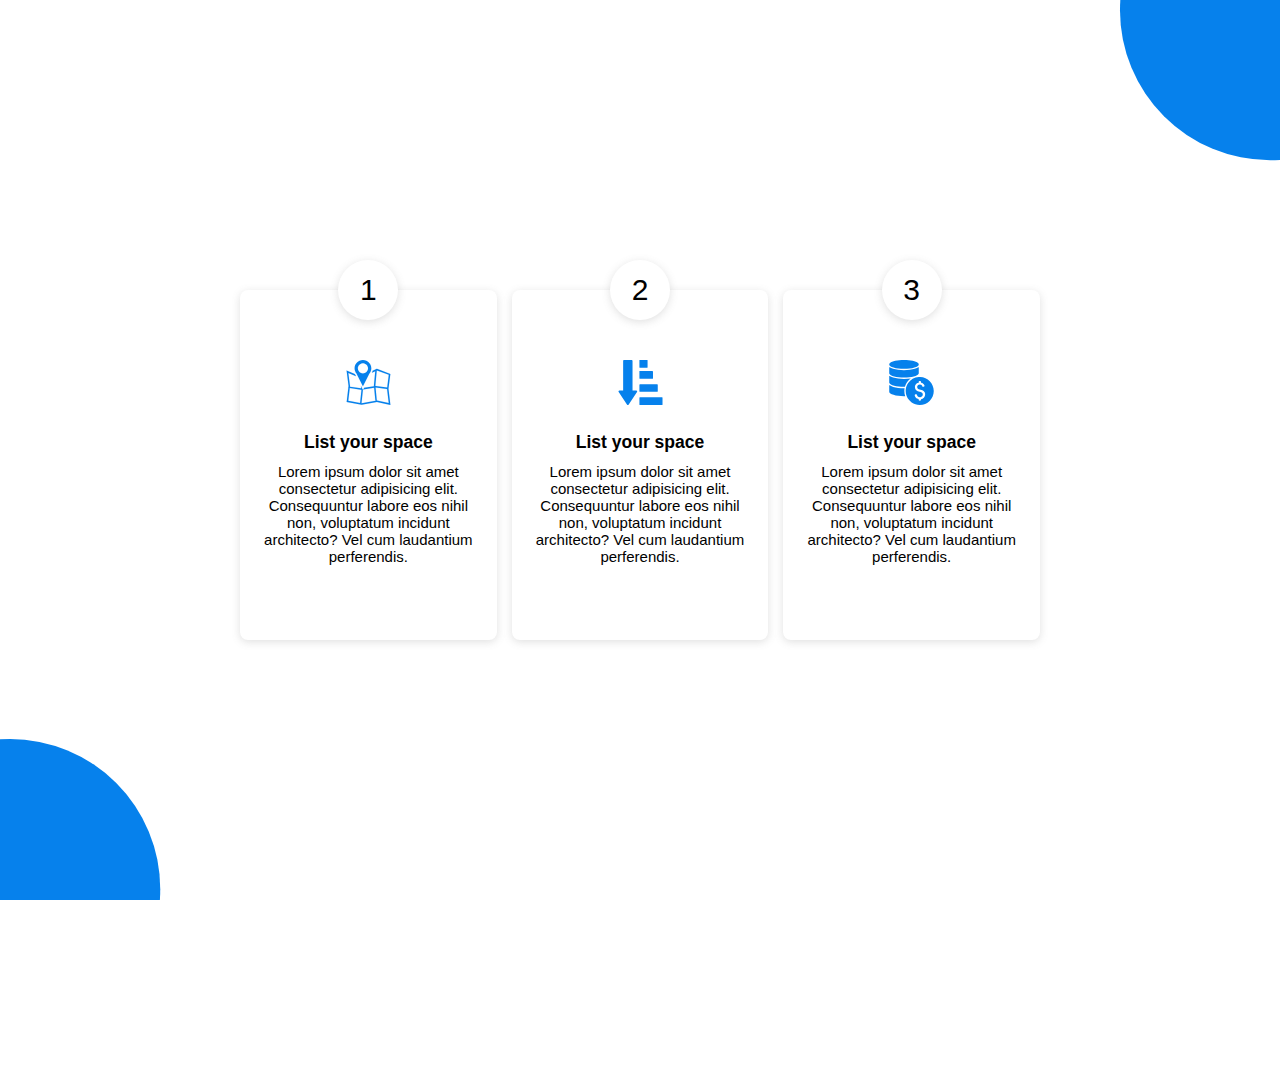
==== index.html @ 4db75037 "create first complete display" ====
<!DOCTYPE html>
<html lang="en">
  <head>
    <meta charset="UTF-8" />
    <meta http-equiv="X-UA-Compatible" content="IE=edge" />
    <meta name="viewport" content="width=device-width, initial-scale=1.0" />
    <title>Document</title>
    <link rel="stylesheet" href="style.css" />
  </head>
  <body>
      <div class="circle-Top">
        <img src="./icons/circle-filled-circle-radio-filled-round-bullet-svgrepo-com.svg" alt="">
      </div>

      <div class="Cards">
        <div class="acard">
            <fieldset>
                <legend>
                    <div class="number-card">
                        1
                    </div>
                </legend>
            <div class="inside-card">
                <div class="icon">
                    <img src="./icons/map-location-svgrepo-com (1).svg" alt="">
                </div>
                <div class="text">
                    <h3 class="h3">List your space</h3>
                    <p class="para">Lorem ipsum dolor sit amet consectetur adipisicing elit. Consequuntur labore eos nihil non, voluptatum incidunt architecto? Vel cum laudantium perferendis.</p>
                </div>
            </fieldset>
          </div>
          <div class="acard">
            <fieldset>
                <legend>
                    <div class="number-card">
                        2
                    </div>
                </legend>
            <div class="inside-card">
                <div class="icon">
                    <img src="./icons/sort-descending-svgrepo-com.svg" alt="">
                </div>
                <div class="text">
                    <h3 class="h3">List your space</h3>
                    <p class="para">Lorem ipsum dolor sit amet consectetur adipisicing elit. Consequuntur labore eos nihil non, voluptatum incidunt architecto? Vel cum laudantium perferendis.</p>
                </div>
            </fieldset>
          </div>
           <div class="acard">
            <fieldset>
                <legend>
                    <div class="number-card">
                        3
                    </div>
                </legend>
            <div class="inside-card">
                <div class="icon">
                    <img src="./icons/earn-money-svgrepo-com.svg" alt="">
                </div>
                <div class="text">
                    <h3 class="h3">List your space</h3>
                    <p class="para">Lorem ipsum dolor sit amet consectetur adipisicing elit. Consequuntur labore eos nihil non, voluptatum incidunt architecto? Vel cum laudantium perferendis.</p>
                </div>
            </fieldset>
          </div>
        </div>
    <div class="circle-bottom"><img src="./icons/circle-filled-circle-radio-filled-round-bullet-svgrepo-com.svg" alt=""></div>
  </body>
</html>
---- style.css ----
*,
*::after,
*::before {
  padding: 0;
  margin: 0;
  box-sizing: border-box;
}
body,
html {
  width: 100vw;
  height: 100vh;
  font-family: sans-serif;
  font-size: 62.5%;
  display: flex;
  align-items: center;
  justify-content: center;
  position: relative;
  overflow: hidden;
}
/* //// */
.circle-Top {
  position: absolute;
  top: -19rem;
  right: -19rem;
}
.circle-bottom {
  position: absolute;
  bottom: -19rem;
  left: -19rem;
}
.circle-Top img,
.circle-bottom img {
  width: 40rem;
}

/* //// */

.Cards,
.acard,
.inside-card,
.text {
  display: flex;
  align-items: center;
  justify-content: center;
}
.Cards {
  width: 80rem;
  gap: 1.5rem;
  /* background-color: rgb(24, 75, 75); */
}
.acard {
  width: 30rem;
  height: 38rem;
}
fieldset {
    width: 100%;
    height: 100%;
    border: none;
    border-radius: .8rem;
    box-shadow: rgba(99, 99, 99, 0.2) 0px 2px 8px 0px;
}
legend {
    width: 6rem;
    height: 6rem;
    display: flex;
    align-items: center;
    justify-content: center;
    border-radius: 100%;
    text-align: center;
    background-color: #ffff;
    box-shadow: rgba(99, 99, 99, 0.2) 0px 2px 8px 0px;
}
.number-card {
  font-size: 3rem;
}

.inside-card,
.text {
  flex-direction: column;
}
.inside-card {
  gap: 2.6rem;
  padding: 4rem 1.5rem 0 1.5rem;
}
.text {
  font-size: 1.5rem;
  gap: 1rem;
}
.para {
  text-align: center;
}
.icon img {
  width: 4.5rem;
}
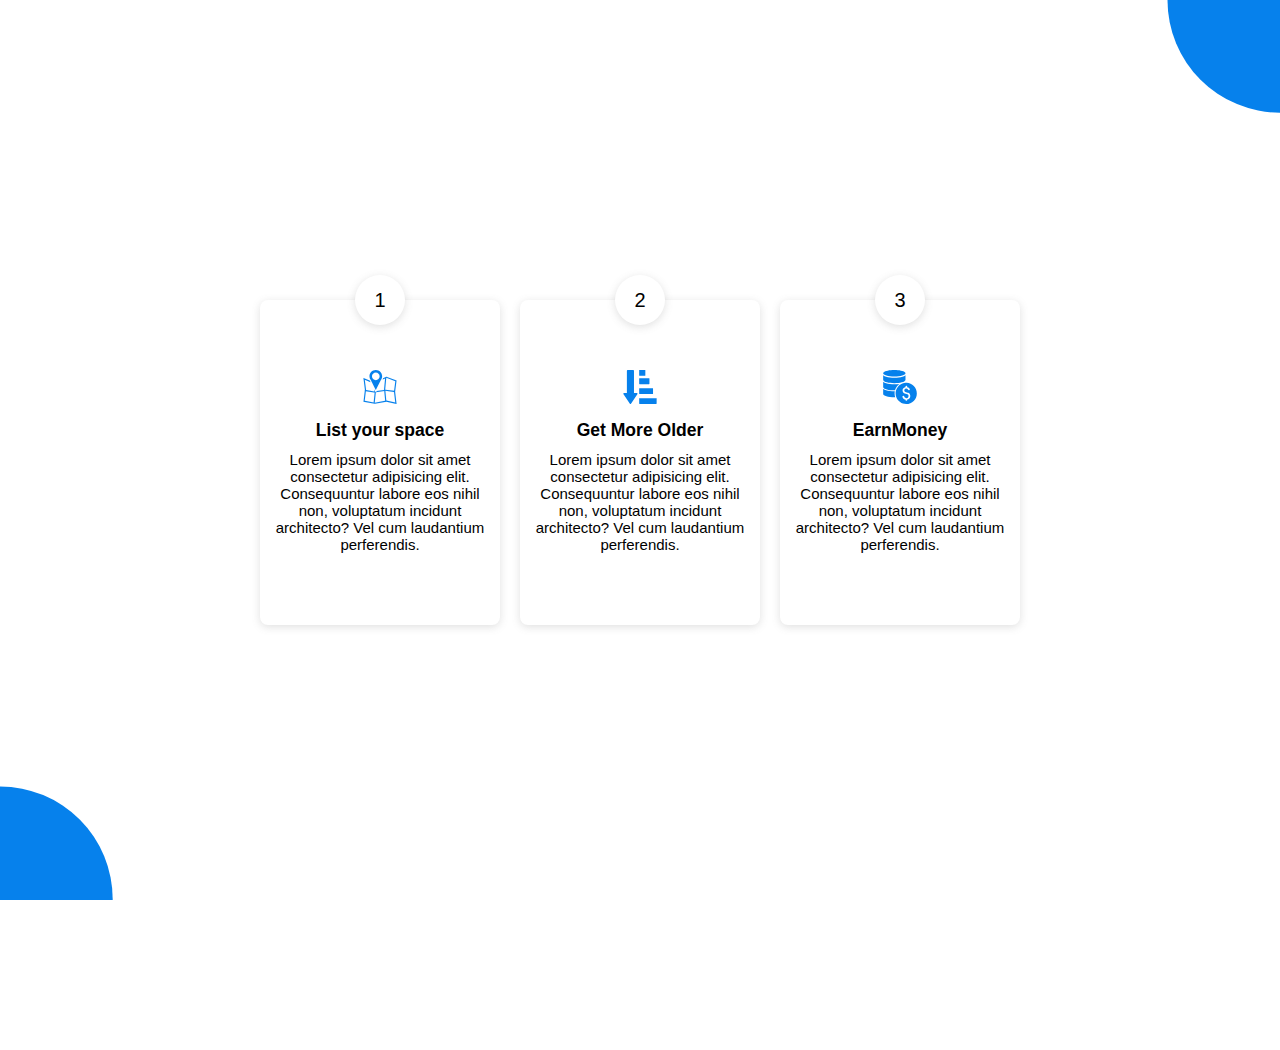
==== commit 459b26a7: "Responsive test3" ====
--- a/index.html
+++ b/index.html
@@ -42,7 +42,7 @@
                     <img src="./icons/sort-descending-svgrepo-com.svg" alt="">
                 </div>
                 <div class="text">
-                    <h3 class="h3">List your space</h3>
+                    <h3 class="h3">Get More Older</h3>
                     <p class="para">Lorem ipsum dolor sit amet consectetur adipisicing elit. Consequuntur labore eos nihil non, voluptatum incidunt architecto? Vel cum laudantium perferendis.</p>
                 </div>
             </fieldset>
@@ -59,7 +59,7 @@
                     <img src="./icons/earn-money-svgrepo-com.svg" alt="">
                 </div>
                 <div class="text">
-                    <h3 class="h3">List your space</h3>
+                    <h3 class="h3">EarnMoney</h3>
                     <p class="para">Lorem ipsum dolor sit amet consectetur adipisicing elit. Consequuntur labore eos nihil non, voluptatum incidunt architecto? Vel cum laudantium perferendis.</p>
                 </div>
             </fieldset>
--- a/style.css
+++ b/style.css
@@ -18,7 +18,7 @@
   overflow: hidden;
 }
 /* //// */
-.circle-Top {
+/* .circle-Top {
   position: absolute;
   top: -19rem;
   right: -19rem;
@@ -31,37 +31,54 @@
 .circle-Top img,
 .circle-bottom img {
   width: 40rem;
-}
+} */
 
 /* //// */
 
-.Cards,
-.acard,
-.inside-card,
-.text {
-  display: flex;
-  align-items: center;
-  justify-content: center;
-}
-.Cards {
-  width: 80rem;
-  gap: 1.5rem;
-  /* background-color: rgb(24, 75, 75); */
-}
-.acard {
-  width: 30rem;
-  height: 38rem;
-}
-fieldset {
+@media screen and (min-width: 280px) {
+  .circle-Top img,
+  .circle-bottom img {
+    width: 15rem;
+  }
+  .circle-Top {
+    position: absolute;
+    top: -8rem;
+    right: -8rem;
+  }
+  .circle-bottom {
+    position: absolute;
+    bottom: -8rem;
+    left: -8rem;
+  }
+  .Cards,
+  .acard,
+  .inside-card,
+  .text {
+    display: flex;
+    align-items: center;
+    justify-content: center;
+  }
+  .Cards {
+    flex-direction: column;
+    width: 100%;
+    gap: 1rem;
+    /* background-color: rgb(24, 75, 75); */
+  }
+  .acard {
+    width: 18rem;
+    height: 20rem;
+  }
+
+  fieldset {
     width: 100%;
     height: 100%;
     border: none;
-    border-radius: .8rem;
+    border-radius: 0.8rem;
     box-shadow: rgba(99, 99, 99, 0.2) 0px 2px 8px 0px;
-}
-legend {
-    width: 6rem;
-    height: 6rem;
+  }
+  legend {
+    width: 3rem;
+    height: 3rem;
     display: flex;
     align-items: center;
     justify-content: center;
@@ -69,26 +86,183 @@
     text-align: center;
     background-color: #ffff;
     box-shadow: rgba(99, 99, 99, 0.2) 0px 2px 8px 0px;
-}
-.number-card {
-  font-size: 3rem;
-}
-
-.inside-card,
-.text {
-  flex-direction: column;
-}
-.inside-card {
-  gap: 2.6rem;
-  padding: 4rem 1.5rem 0 1.5rem;
-}
-.text {
-  font-size: 1.5rem;
-  gap: 1rem;
-}
-.para {
-  text-align: center;
-}
-.icon img {
-  width: 4.5rem;
-}
+  }
+  .number-card {
+    font-size: 1rem;
+  }
+
+  .inside-card,
+  .text {
+    flex-direction: column;
+  }
+  .inside-card {
+    gap: 1.5rem;
+    padding: 2rem 1.5rem 0 1.5rem;
+  }
+  .text {
+    font-size: 1rem;
+    gap: 1rem;
+  }
+  .para {
+    text-align: center;
+  }
+  .icon img {
+    width: 2.5rem;
+  }
+}
+
+@media screen and (min-width: 357px) {
+  .circle-Top img,
+  .circle-bottom img {
+    width: 20rem;
+  }
+  .circle-Top {
+    position: absolute;
+    top: -10rem;
+    right: -10rem;
+  }
+  .circle-bottom {
+    position: absolute;
+    bottom: -10rem;
+    left: -10rem;
+  }
+}
+
+@media screen and (min-width: 421px) {
+  .circle-Top img,
+  .circle-bottom img {
+    width: 25rem;
+  }
+  .circle-Top {
+    position: absolute;
+    top: -13rem;
+    right: -13rem;
+  }
+  .circle-bottom {
+    position: absolute;
+    bottom: -13rem;
+    left: -13rem;
+  }
+}
+
+@media screen and (min-width: 625px) {
+  .circle-Top img,
+  .circle-bottom img {
+    width: 25rem;
+  }
+  .circle-Top {
+    position: absolute;
+    top: -13rem;
+    right: -13rem;
+  }
+  .circle-bottom {
+    position: absolute;
+    bottom: -13rem;
+    left: -13rem;
+  }
+  .Cards,
+  .acard,
+  .inside-card,
+  .text {
+    display: flex;
+    align-items: center;
+    justify-content: center;
+  }
+  .Cards {
+    flex-direction: row;
+    width: 100%;
+    gap: 1rem;
+    /* background-color: rgb(24, 75, 75); */
+  }
+}
+@media screen and (min-width: 675px) {
+  .circle-Top img,
+  .circle-bottom img {
+    width: 30rem;
+  }
+  .circle-Top {
+    position: absolute;
+    top: -15rem;
+    right: -15rem;
+  }
+  .circle-bottom {
+    position: absolute;
+    bottom: -15rem;
+    left: -15rem;
+  }
+  .Cards {
+    flex-direction: row;
+    width: 100%;
+    gap: 1.5rem;
+    /* background-color: rgb(24, 75, 75); */
+  }
+  .acard {
+    width: 18rem;
+    height: 25rem;
+  }
+  legend {
+    width: 4rem;
+    height: 4rem;
+  }
+  .number-card {
+    font-size: 1.5rem;
+  }
+  .inside-card {
+    gap: 1.5rem;
+    padding: 2rem 1.5rem 0 1.5rem;
+  }
+  .text {
+    font-size: 1.2rem;
+    gap: 1rem;
+  }
+
+  .icon img {
+    width: 3rem;
+  }
+}
+
+@media screen and (min-width: 825px) {
+  .circle-Top img,
+  .circle-bottom img {
+    width: 30rem;
+  }
+  .circle-Top {
+    position: absolute;
+    top: -15rem;
+    right: -15rem;
+  }
+  .circle-bottom {
+    position: absolute;
+    bottom: -15rem;
+    left: -15rem;
+  }
+  .Cards {
+    flex-direction: row;
+    width: 100%;
+    gap: 2rem;
+    /* background-color: rgb(24, 75, 75); */
+  }
+  .acard {
+    width: 24rem;
+    height: 35rem;
+  }
+  legend {
+    width: 5rem;
+    height: 5rem;
+  }
+  .number-card {
+    font-size: 2rem;
+  }
+  .inside-card {
+    gap: 1.5rem;
+    padding:4.5rem 1.5rem 0 1.5rem;
+  }
+  .text {
+    font-size: 1.5rem;
+    gap: 1rem;
+  }
+
+  .icon img {
+    width: 3.4rem;
+  }
+}
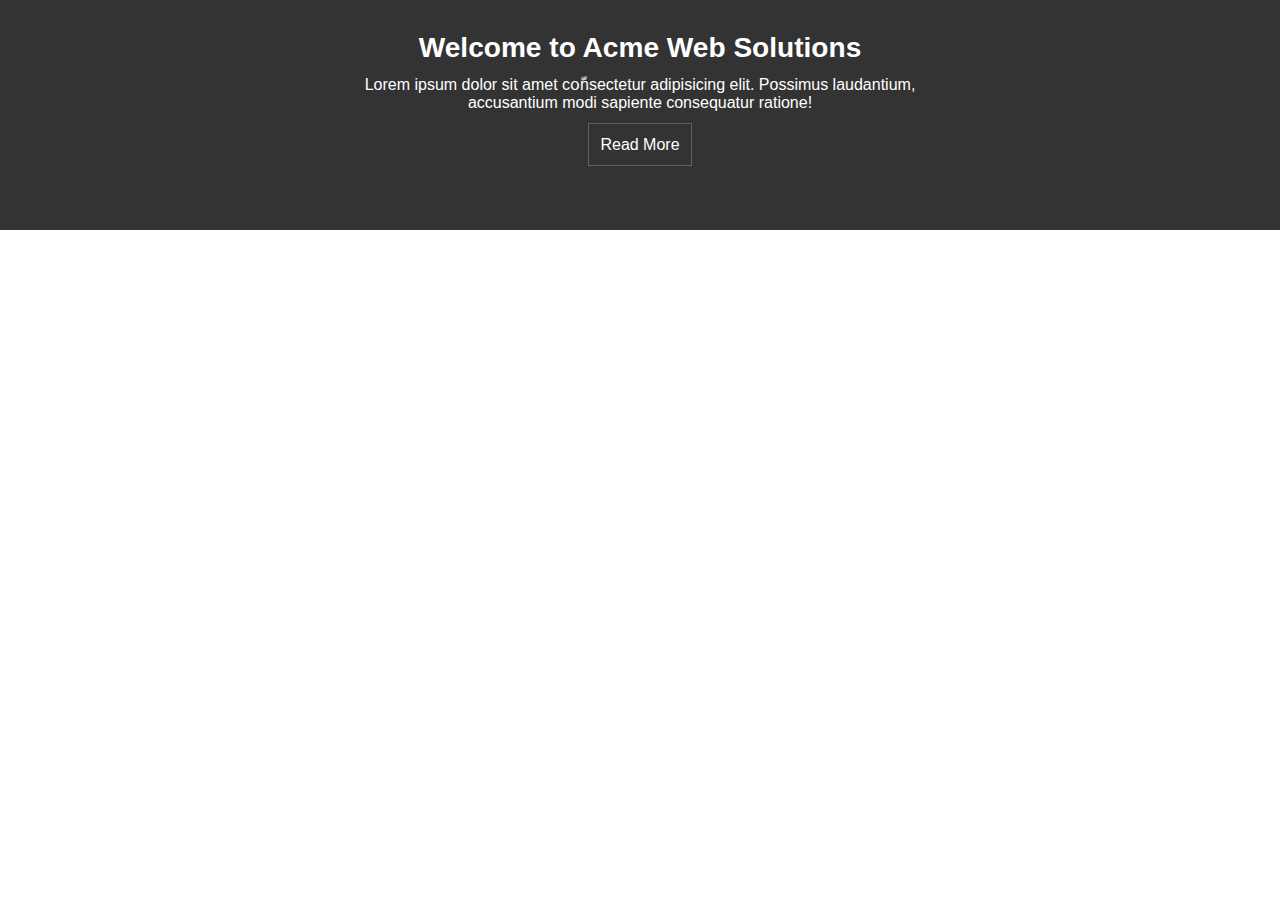
==== commit 839ee1d4: "write header & responsive header" ====
--- a/index.html
+++ b/index.html
@@ -8,63 +8,28 @@
     <link rel="stylesheet" href="style.css" />
   </head>
   <body>
-      <div class="circle-Top">
-        <img src="./icons/circle-filled-circle-radio-filled-round-bullet-svgrepo-com.svg" alt="">
-      </div>
-
-      <div class="Cards">
-        <div class="acard">
-            <fieldset>
-                <legend>
-                    <div class="number-card">
-                        1
-                    </div>
-                </legend>
-            <div class="inside-card">
-                <div class="icon">
-                    <img src="./icons/map-location-svgrepo-com (1).svg" alt="">
-                </div>
-                <div class="text">
-                    <h3 class="h3">List your space</h3>
-                    <p class="para">Lorem ipsum dolor sit amet consectetur adipisicing elit. Consequuntur labore eos nihil non, voluptatum incidunt architecto? Vel cum laudantium perferendis.</p>
-                </div>
-            </fieldset>
-          </div>
-          <div class="acard">
-            <fieldset>
-                <legend>
-                    <div class="number-card">
-                        2
-                    </div>
-                </legend>
-            <div class="inside-card">
-                <div class="icon">
-                    <img src="./icons/sort-descending-svgrepo-com.svg" alt="">
-                </div>
-                <div class="text">
-                    <h3 class="h3">Get More Older</h3>
-                    <p class="para">Lorem ipsum dolor sit amet consectetur adipisicing elit. Consequuntur labore eos nihil non, voluptatum incidunt architecto? Vel cum laudantium perferendis.</p>
-                </div>
-            </fieldset>
-          </div>
-           <div class="acard">
-            <fieldset>
-                <legend>
-                    <div class="number-card">
-                        3
-                    </div>
-                </legend>
-            <div class="inside-card">
-                <div class="icon">
-                    <img src="./icons/earn-money-svgrepo-com.svg" alt="">
-                </div>
-                <div class="text">
-                    <h3 class="h3">EarnMoney</h3>
-                    <p class="para">Lorem ipsum dolor sit amet consectetur adipisicing elit. Consequuntur labore eos nihil non, voluptatum incidunt architecto? Vel cum laudantium perferendis.</p>
-                </div>
-            </fieldset>
+    <div class="container">
+      <header>
+        <div class="header">
+          <h3 class="h3-header">Welcome to Acme Web Solutions</h3>
+          <p class="p-header">
+            Lorem ipsum dolor sit amet coّnsectetur adipisicing elit. Possimus
+            laudantium, accusantium modi sapiente consequatur ratione!
+          </p>
+          <button class="btn-header">Read More</button>
+        </div>
+      </header>
+      <!-- <main class="main">
+        <div class="main-1">
+          <div class="main1-h4">
+            <h4>Web & Application Development</h4>
           </div>
         </div>
-    <div class="circle-bottom"><img src="./icons/circle-filled-circle-radio-filled-round-bullet-svgrepo-com.svg" alt=""></div>
+        <div class="main-2"></div>
+        <div class="main-3"></div>
+        <div class="main-4"></div>
+      </main>
+      <footer class="footer"></footer> -->
+    </div>
   </body>
 </html>
--- a/style.css
+++ b/style.css
@@ -1,268 +1,2 @@
-*,
-*::after,
-*::before {
-  padding: 0;
-  margin: 0;
-  box-sizing: border-box;
-}
-body,
-html {
-  width: 100vw;
-  height: 100vh;
-  font-family: sans-serif;
-  font-size: 62.5%;
-  display: flex;
-  align-items: center;
-  justify-content: center;
-  position: relative;
-  overflow: hidden;
-}
-/* //// */
-/* .circle-Top {
-  position: absolute;
-  top: -19rem;
-  right: -19rem;
-}
-.circle-bottom {
-  position: absolute;
-  bottom: -19rem;
-  left: -19rem;
-}
-.circle-Top img,
-.circle-bottom img {
-  width: 40rem;
-} */
-
-/* //// */
-
-@media screen and (min-width: 280px) {
-  .circle-Top img,
-  .circle-bottom img {
-    width: 15rem;
-  }
-  .circle-Top {
-    position: absolute;
-    top: -8rem;
-    right: -8rem;
-  }
-  .circle-bottom {
-    position: absolute;
-    bottom: -8rem;
-    left: -8rem;
-  }
-  .Cards,
-  .acard,
-  .inside-card,
-  .text {
-    display: flex;
-    align-items: center;
-    justify-content: center;
-  }
-  .Cards {
-    flex-direction: column;
-    width: 100%;
-    gap: 1rem;
-    /* background-color: rgb(24, 75, 75); */
-  }
-  .acard {
-    width: 18rem;
-    height: 20rem;
-  }
-
-  fieldset {
-    width: 100%;
-    height: 100%;
-    border: none;
-    border-radius: 0.8rem;
-    box-shadow: rgba(99, 99, 99, 0.2) 0px 2px 8px 0px;
-  }
-  legend {
-    width: 3rem;
-    height: 3rem;
-    display: flex;
-    align-items: center;
-    justify-content: center;
-    border-radius: 100%;
-    text-align: center;
-    background-color: #ffff;
-    box-shadow: rgba(99, 99, 99, 0.2) 0px 2px 8px 0px;
-  }
-  .number-card {
-    font-size: 1rem;
-  }
-
-  .inside-card,
-  .text {
-    flex-direction: column;
-  }
-  .inside-card {
-    gap: 1.5rem;
-    padding: 2rem 1.5rem 0 1.5rem;
-  }
-  .text {
-    font-size: 1rem;
-    gap: 1rem;
-  }
-  .para {
-    text-align: center;
-  }
-  .icon img {
-    width: 2.5rem;
-  }
-}
-
-@media screen and (min-width: 357px) {
-  .circle-Top img,
-  .circle-bottom img {
-    width: 20rem;
-  }
-  .circle-Top {
-    position: absolute;
-    top: -10rem;
-    right: -10rem;
-  }
-  .circle-bottom {
-    position: absolute;
-    bottom: -10rem;
-    left: -10rem;
-  }
-}
-
-@media screen and (min-width: 421px) {
-  .circle-Top img,
-  .circle-bottom img {
-    width: 25rem;
-  }
-  .circle-Top {
-    position: absolute;
-    top: -13rem;
-    right: -13rem;
-  }
-  .circle-bottom {
-    position: absolute;
-    bottom: -13rem;
-    left: -13rem;
-  }
-}
-
-@media screen and (min-width: 625px) {
-  .circle-Top img,
-  .circle-bottom img {
-    width: 25rem;
-  }
-  .circle-Top {
-    position: absolute;
-    top: -13rem;
-    right: -13rem;
-  }
-  .circle-bottom {
-    position: absolute;
-    bottom: -13rem;
-    left: -13rem;
-  }
-  .Cards,
-  .acard,
-  .inside-card,
-  .text {
-    display: flex;
-    align-items: center;
-    justify-content: center;
-  }
-  .Cards {
-    flex-direction: row;
-    width: 100%;
-    gap: 1rem;
-    /* background-color: rgb(24, 75, 75); */
-  }
-}
-@media screen and (min-width: 675px) {
-  .circle-Top img,
-  .circle-bottom img {
-    width: 30rem;
-  }
-  .circle-Top {
-    position: absolute;
-    top: -15rem;
-    right: -15rem;
-  }
-  .circle-bottom {
-    position: absolute;
-    bottom: -15rem;
-    left: -15rem;
-  }
-  .Cards {
-    flex-direction: row;
-    width: 100%;
-    gap: 1.5rem;
-    /* background-color: rgb(24, 75, 75); */
-  }
-  .acard {
-    width: 18rem;
-    height: 25rem;
-  }
-  legend {
-    width: 4rem;
-    height: 4rem;
-  }
-  .number-card {
-    font-size: 1.5rem;
-  }
-  .inside-card {
-    gap: 1.5rem;
-    padding: 2rem 1.5rem 0 1.5rem;
-  }
-  .text {
-    font-size: 1.2rem;
-    gap: 1rem;
-  }
-
-  .icon img {
-    width: 3rem;
-  }
-}
-
-@media screen and (min-width: 825px) {
-  .circle-Top img,
-  .circle-bottom img {
-    width: 30rem;
-  }
-  .circle-Top {
-    position: absolute;
-    top: -15rem;
-    right: -15rem;
-  }
-  .circle-bottom {
-    position: absolute;
-    bottom: -15rem;
-    left: -15rem;
-  }
-  .Cards {
-    flex-direction: row;
-    width: 100%;
-    gap: 2rem;
-    /* background-color: rgb(24, 75, 75); */
-  }
-  .acard {
-    width: 24rem;
-    height: 35rem;
-  }
-  legend {
-    width: 5rem;
-    height: 5rem;
-  }
-  .number-card {
-    font-size: 2rem;
-  }
-  .inside-card {
-    gap: 1.5rem;
-    padding:4.5rem 1.5rem 0 1.5rem;
-  }
-  .text {
-    font-size: 1.5rem;
-    gap: 1rem;
-  }
-
-  .icon img {
-    width: 3.4rem;
-  }
-}
+@import url(root-style.css);
+@import url(_header.style.css);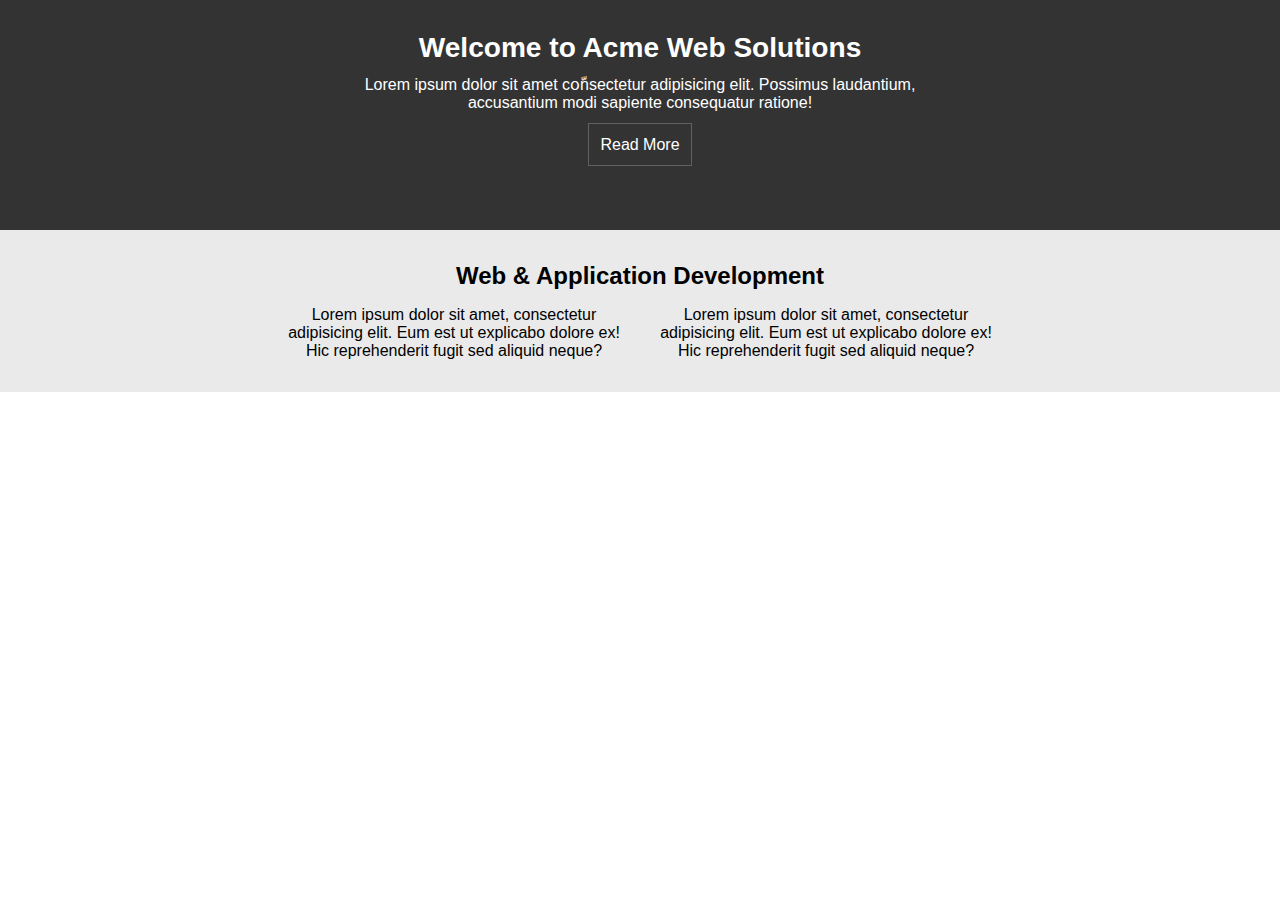
==== commit c8a3278b: "write main1  & responsive main1" ====
--- a/index.html
+++ b/index.html
@@ -19,17 +19,24 @@
           <button class="btn-header">Read More</button>
         </div>
       </header>
-      <!-- <main class="main">
+      <main class="main">
         <div class="main-1">
-          <div class="main1-h4">
-            <h4>Web & Application Development</h4>
-          </div>
-        </div>
-        <div class="main-2"></div>
-        <div class="main-3"></div>
-        <div class="main-4"></div>
-      </main>
-      <footer class="footer"></footer> -->
+            <div class="div-main1">
+
+                <div class="h1-main1">
+                    <h4>Web & Application Development</h4>
+                </div>
+               <div class="p-main1">
+                   
+                   <P> Lorem ipsum dolor sit amet, consectetur adipisicing elit. Eum est ut explicabo dolore ex! Hic reprehenderit fugit sed aliquid neque?</P>
+                   <P> Lorem ipsum dolor sit amet, consectetur adipisicing elit. Eum est ut explicabo dolore ex! Hic reprehenderit fugit sed aliquid neque?</P>
+            </div>
+            </div>
+            <div class="main-2"></div>
+            <div class="main-3"></div>
+            <div class="main-4"></div>
+        </main>
+        <!-- <footer class="footer"></footer> -->
     </div>
-  </body>
+</body>
 </html>
--- a/style.css
+++ b/style.css
@@ -1,2 +1,3 @@
 @import url(root-style.css);
-@import url(_header.style.css);+@import url(_header.style.css);
+@import url(_main1-style.css);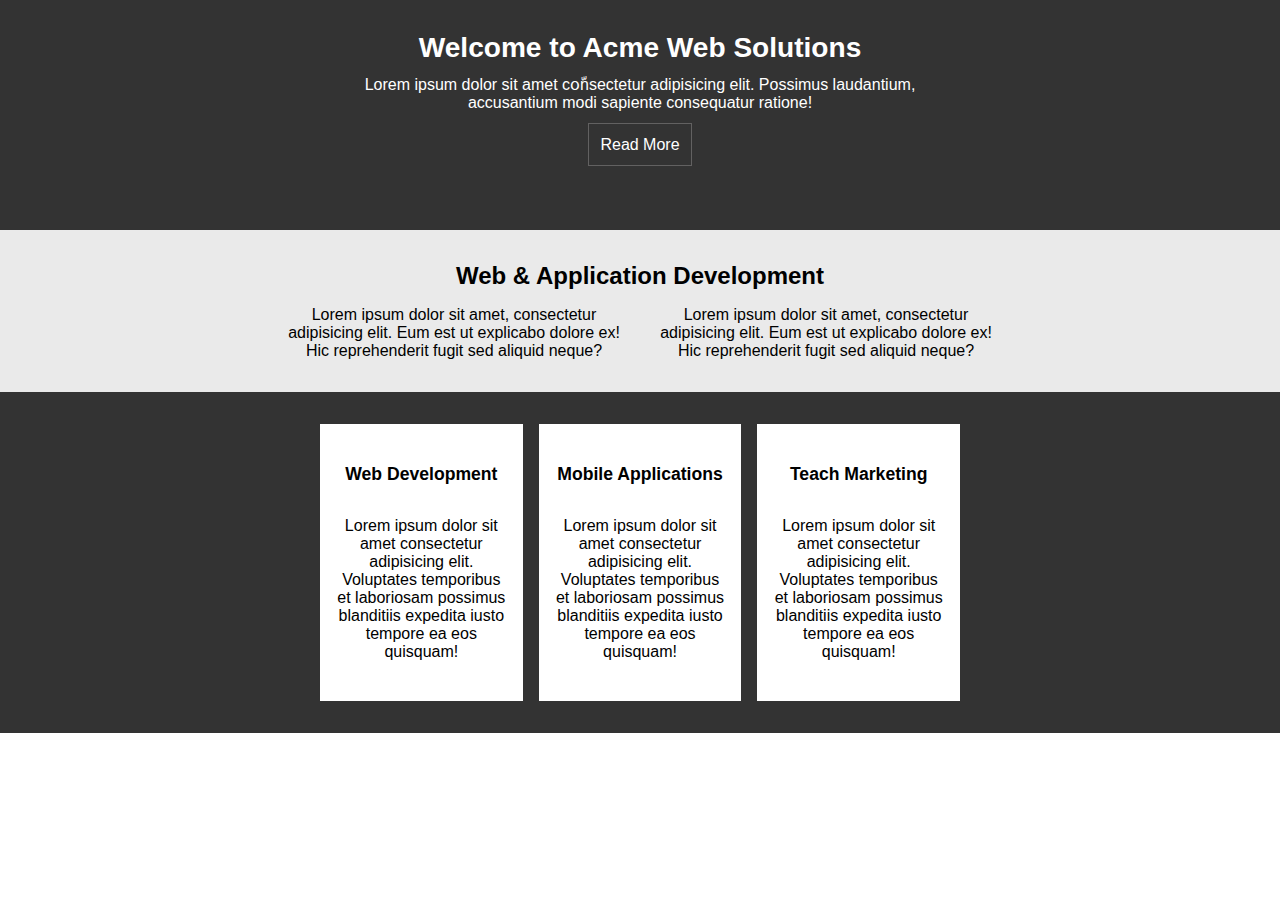
==== commit 0ae9b43d: "write main2 & responsive the main2" ====
--- a/index.html
+++ b/index.html
@@ -21,22 +21,54 @@
       </header>
       <main class="main">
         <div class="main-1">
-            <div class="div-main1">
-
-                <div class="h1-main1">
-                    <h4>Web & Application Development</h4>
-                </div>
-               <div class="p-main1">
-                   
-                   <P> Lorem ipsum dolor sit amet, consectetur adipisicing elit. Eum est ut explicabo dolore ex! Hic reprehenderit fugit sed aliquid neque?</P>
-                   <P> Lorem ipsum dolor sit amet, consectetur adipisicing elit. Eum est ut explicabo dolore ex! Hic reprehenderit fugit sed aliquid neque?</P>
+          <div class="div-main1">
+            <div class="h1-main1">
+              <h4>Web & Application Development</h4>
             </div>
+            <div class="p-main1">
+              <p>
+                Lorem ipsum dolor sit amet, consectetur adipisicing elit. Eum
+                est ut explicabo dolore ex! Hic reprehenderit fugit sed aliquid
+                neque?
+              </p>
+              <p>
+                Lorem ipsum dolor sit amet, consectetur adipisicing elit. Eum
+                est ut explicabo dolore ex! Hic reprehenderit fugit sed aliquid
+                neque?
+              </p>
             </div>
-            <div class="main-2"></div>
-            <div class="main-3"></div>
-            <div class="main-4"></div>
-        </main>
-        <!-- <footer class="footer"></footer> -->
+          </div>
+        </div>
+        <div class="main-2">
+          <div class="div-main2">
+            <div class="acard">
+              <h4 class="h4-main2">Web Development</h4>
+              <p class="para-main2">
+                Lorem ipsum dolor sit amet consectetur adipisicing elit.
+                Voluptates temporibus et laboriosam possimus blanditiis expedita
+                iusto tempore ea eos quisquam!
+              </p>
+            </div>
+            <div class="acard">
+              <h4 class="h4-main2">Mobile Applications</h4>
+              <p class="para-main2">
+                Lorem ipsum dolor sit amet consectetur adipisicing elit.
+                Voluptates temporibus et laboriosam possimus blanditiis expedita
+                iusto tempore ea eos quisquam!
+              </p>
+            </div>
+            <div class="acard">
+              <h4 class="h4-main2">Teach Marketing</h4>
+              <p class="para-main2">
+                Lorem ipsum dolor sit amet consectetur adipisicing elit.
+                Voluptates temporibus et laboriosam possimus blanditiis expedita
+                iusto tempore ea eos quisquam!
+              </p>
+            </div>
+          </div>
+        </div>
+      </main>
+      <!-- <footer class="footer"></footer> -->
     </div>
-</body>
+  </body>
 </html>
--- a/style.css
+++ b/style.css
@@ -1,3 +1,4 @@
 @import url(root-style.css);
 @import url(_header.style.css);
-@import url(_main1-style.css);+@import url(_main1-style.css);
+@import url(_main2-style.css);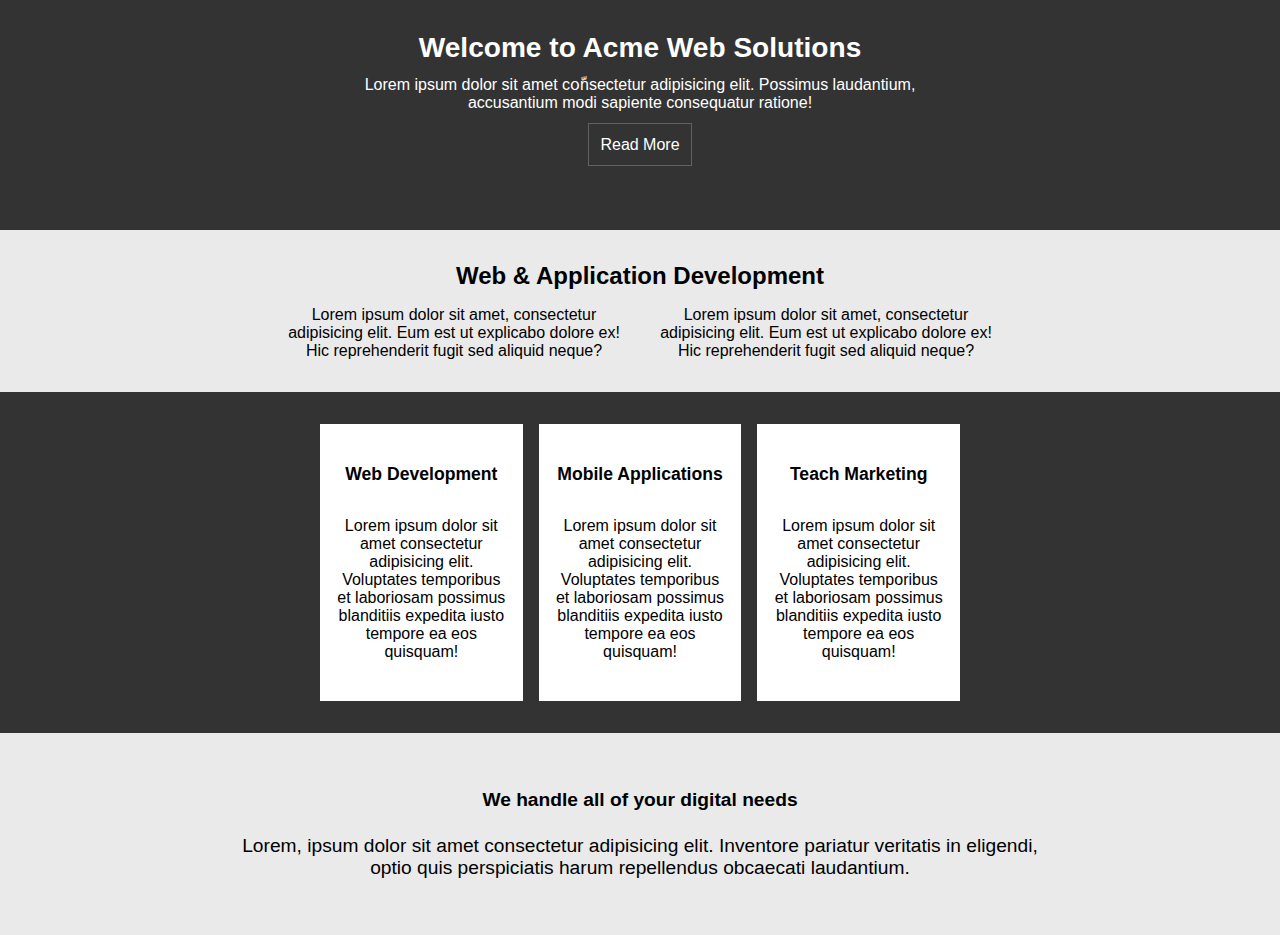
==== commit 955f4f57: "write main3 & responsive the main3" ====
--- a/index.html
+++ b/index.html
@@ -67,6 +67,16 @@
             </div>
           </div>
         </div>
+        <div class="main-3">
+          <div class="div-main3">
+            <h4 class="h4-main4">
+              We handle all of your digital needs
+            </h4>
+            <p class="para-main4">
+              Lorem, ipsum dolor sit amet consectetur adipisicing elit. Inventore pariatur veritatis in eligendi, optio quis perspiciatis harum repellendus obcaecati laudantium.
+            </p>
+          </div>
+        </div>
       </main>
       <!-- <footer class="footer"></footer> -->
     </div>
--- a/style.css
+++ b/style.css
@@ -1,4 +1,5 @@
 @import url(root-style.css);
 @import url(_header.style.css);
 @import url(_main1-style.css);
-@import url(_main2-style.css);+@import url(_main2-style.css);
+@import url(_main3-style.css);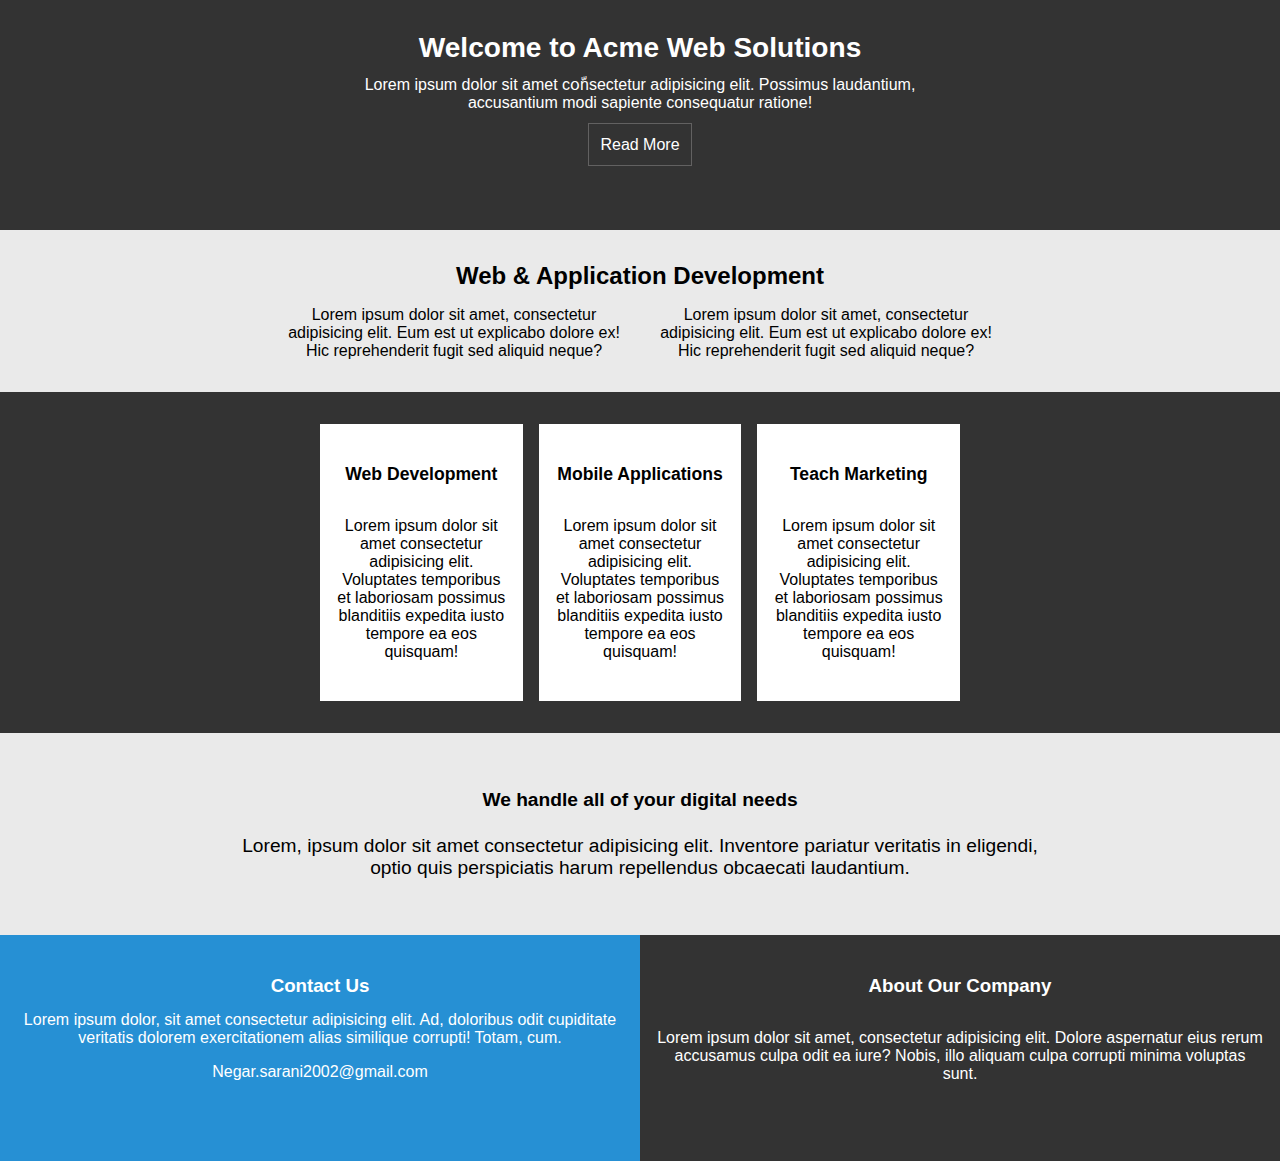
==== commit dff644a6: "write Fotter one" ====
--- a/index.html
+++ b/index.html
@@ -69,14 +69,40 @@
         </div>
         <div class="main-3">
           <div class="div-main3">
-            <h4 class="h4-main4">
-              We handle all of your digital needs
-            </h4>
+            <h4 class="h4-main4">We handle all of your digital needs</h4>
             <p class="para-main4">
-              Lorem, ipsum dolor sit amet consectetur adipisicing elit. Inventore pariatur veritatis in eligendi, optio quis perspiciatis harum repellendus obcaecati laudantium.
+              Lorem, ipsum dolor sit amet consectetur adipisicing elit.
+              Inventore pariatur veritatis in eligendi, optio quis perspiciatis
+              harum repellendus obcaecati laudantium.
             </p>
           </div>
         </div>
+        <footer>
+          <div class="first-footer">
+            <div class="contactUs">
+              <div class="div-contactUS">
+                <h3 class="h3-footer">Contact Us</h3>
+                <p class="para-footter">
+                  Lorem ipsum dolor, sit amet consectetur adipisicing elit. Ad,
+                  doloribus odit cupiditate veritatis dolorem exercitationem
+                  alias similique corrupti! Totam, cum.
+                </p>
+                <a href="#" class="email-footer">Negar.sarani2002@gmail.com</a>
+              </div>
+            </div>
+            <div class="aboutUs">
+              <div class="div-aboutUs">
+                <h3 class="h3-footer">About Our Company</h3>
+                <p class="para-footter">
+                  Lorem ipsum dolor sit amet, consectetur adipisicing elit.
+                  Dolore aspernatur eius rerum accusamus culpa odit ea iure?
+                  Nobis, illo aliquam culpa corrupti minima voluptas sunt.
+                </p>
+
+              </div>
+            </div>
+          </div>
+        </footer>
       </main>
       <!-- <footer class="footer"></footer> -->
     </div>
--- a/style.css
+++ b/style.css
@@ -2,4 +2,5 @@
 @import url(_header.style.css);
 @import url(_main1-style.css);
 @import url(_main2-style.css);
-@import url(_main3-style.css);+@import url(_main3-style.css);
+@import url(_first-footer-style.css);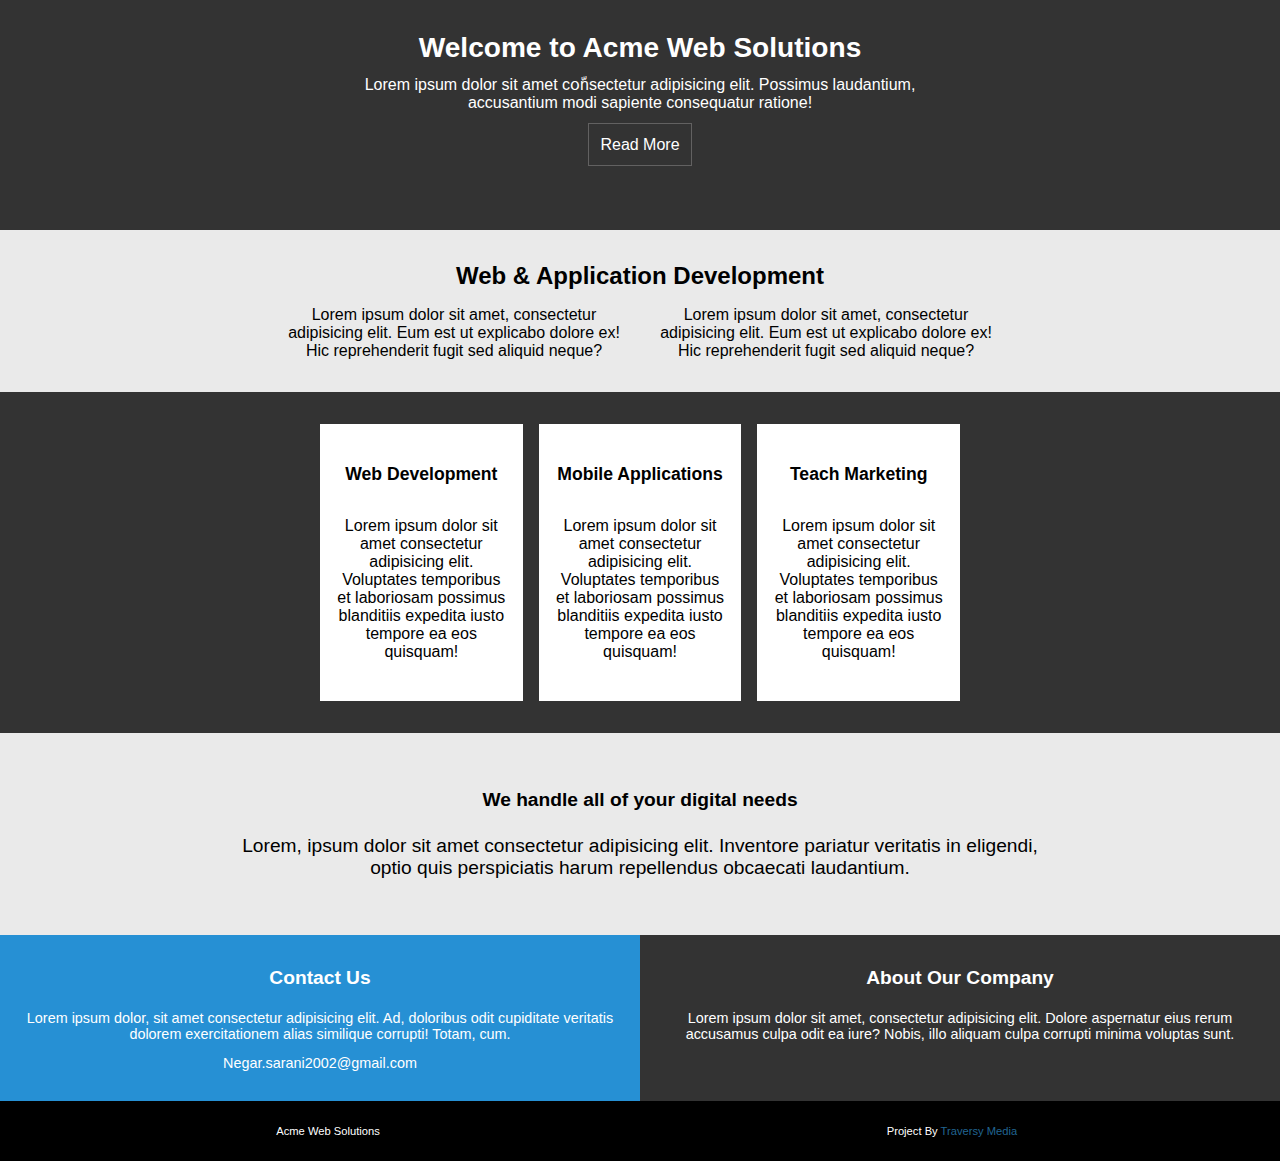
==== commit 8c835380: "write second footer & responsive it" ====
--- a/index.html
+++ b/index.html
@@ -98,8 +98,17 @@
                   Dolore aspernatur eius rerum accusamus culpa odit ea iure?
                   Nobis, illo aliquam culpa corrupti minima voluptas sunt.
                 </p>
-
               </div>
+            </div>
+          </div>
+          <div class="second-first">
+            <div class="Divleft-s-fotter">
+              <p class="para-footer-left">Acme Web Solutions</p>
+            </div>
+            <div class="Divright-s-fotter">
+              <p class="para-footer-left">
+                Project By <a href="#" class="second-a-footer">Traversy Media</a>
+              </p>
             </div>
           </div>
         </footer>
--- a/style.css
+++ b/style.css
@@ -3,4 +3,5 @@
 @import url(_main1-style.css);
 @import url(_main2-style.css);
 @import url(_main3-style.css);
-@import url(_first-footer-style.css);+@import url(_first-footer-style.css);
+@import url(_socond-footer-style.css);